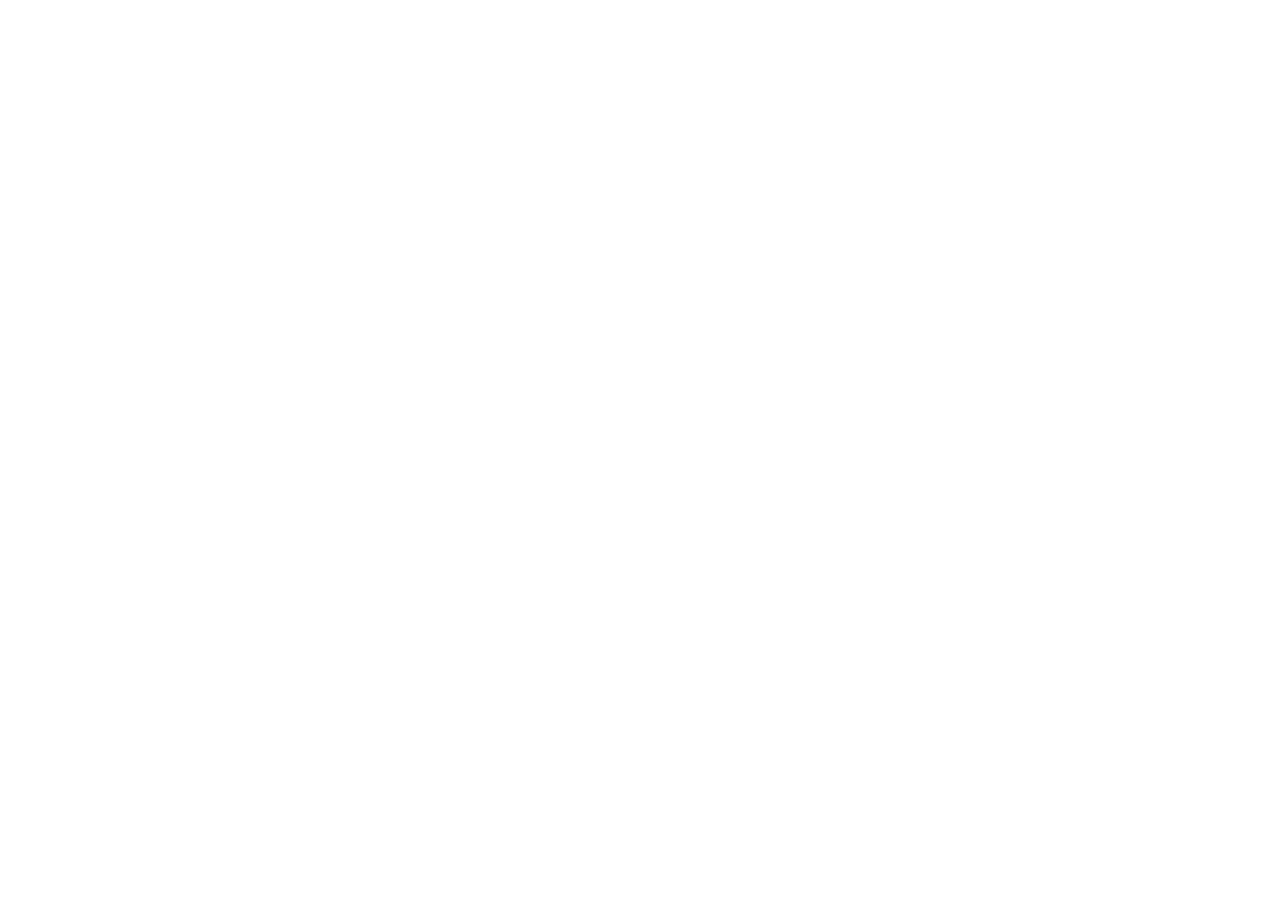
==== index.hTml @ 7031f43b "Web Dev portfolio build" ====
<!DOCTYPE html>
<html lang="en">
<head>
    <meta charset="UTF-8">
    <meta name="viewport" content="width=device-width, initial-scale=1.0">
    <title>Web Developer Portfolio</title>
</head>
<body>
    <header>

    </header>
    <main>

    </main>
    <footer>
        
    </footer>
</body>
</html>
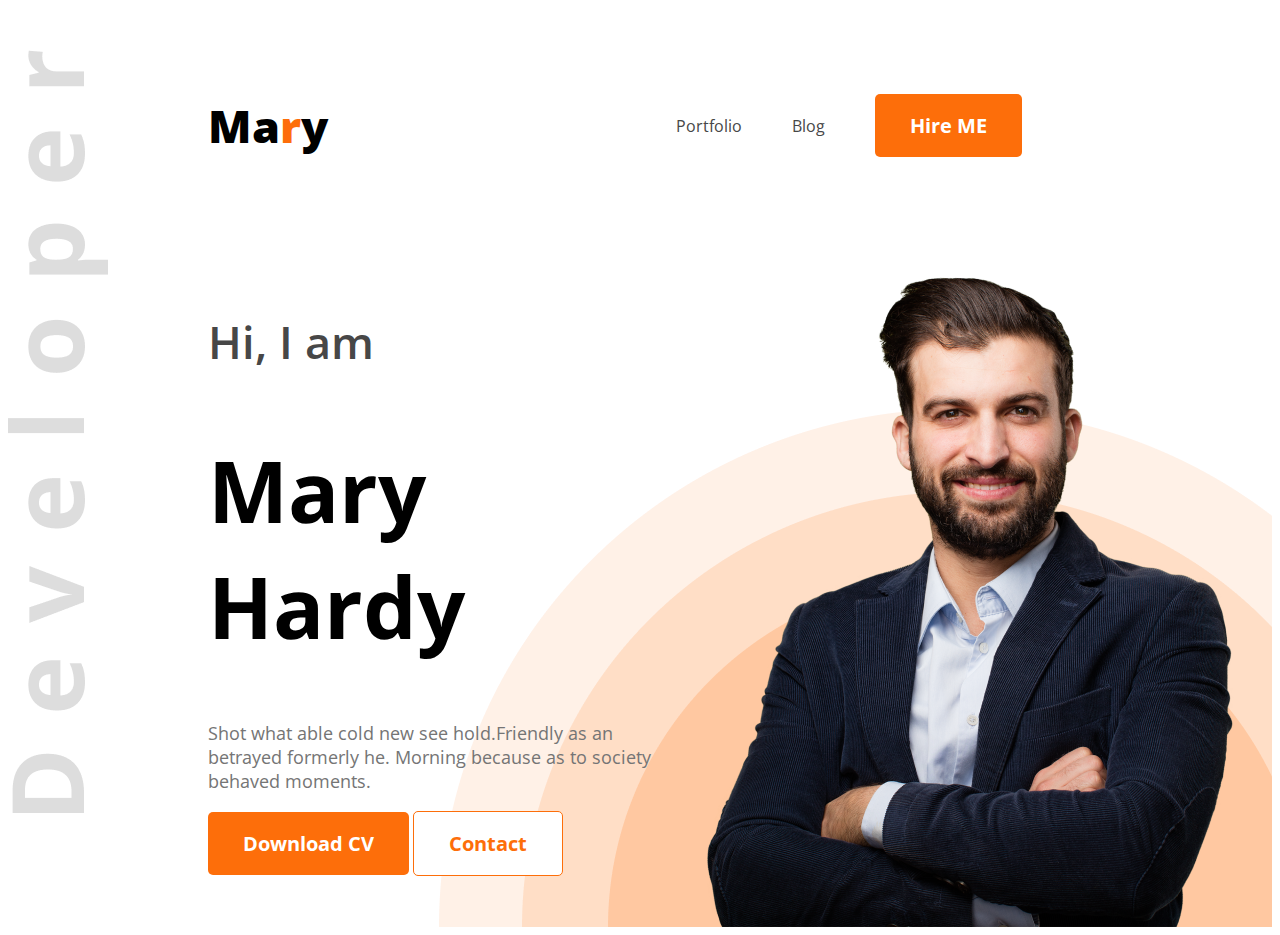
==== commit 9a0dd148: "heading end" ====
--- a/index.hTml
+++ b/index.hTml
@@ -4,16 +4,34 @@
     <meta charset="UTF-8">
     <meta name="viewport" content="width=device-width, initial-scale=1.0">
     <title>Web Developer Portfolio</title>
+    <link rel="stylesheet" href="styles/portfolio.css">
 </head>
 <body>
-    <header>
-
+    <header class="header">
+            <nav class="navigation">
+                <h3 class="nav-title">Ma<span class="text-primary">r</span>y</h3>
+                <ul>
+                    <li><a class="dark-2">Portfolio</a></li>
+                    <li><a class="dark-2">Blog</a></li>
+                    <li><a class="dark-2"><button class="btn-primary">Hire ME</button></a></li>
+                </ul>
+            </nav>
+            <div class="banner">
+                <div class="banner-content">
+                    <h4 class="banner-grettings">Hi, I  am</h4>
+                    <h1 class="banner-title">Mary Hardy</h1>
+                    <p class="banner-description">Shot what able cold new see hold.Friendly as an betrayed formerly he. Morning because as to society behaved moments.</p>
+                    <button class="btn-primary">Download CV</button>
+                    <button class="btn-primary2">Contact</button>
+                </div>
+                <img class="banner-profile-pic" src="images/hardy.png" alt="">
+            </div>
     </header>
     <main>
 
     </main>
     <footer>
-        
+
     </footer>
 </body>
 </html>--- a/styles/portfolio.css
+++ b/styles/portfolio.css
@@ -0,0 +1,103 @@
+@import url('https://fonts.googleapis.com/css2?family=Open+Sans:ital,wght@0,300..800;1,300..800&display=swap');
+/*  font-family: "Open Sans", sans-serif; */
+* {
+    font-family: "Open Sans", sans-serif;
+}
+
+/* header tag start */
+
+.header {
+    background-image: url(../images/developer.png),url(../images/header_bg.png);
+    background-repeat: no-repeat;
+    background-position: top left,bottom right;
+}
+
+/* header tag end */
+
+/* Nav start */
+nav {
+    display: flex;
+    align-items: center;
+    justify-content: space-between;
+    margin: 50px 200px;
+}
+
+.text-primary {
+    color: #FD6E0A;
+}
+
+.nav-title {
+    font-weight: 800;
+    font-size: 45px;
+}
+
+nav ul {
+    display: flex;
+    align-items: center;
+}
+
+.navigation ul li {
+    list-style: none;
+    margin-right: 50px;
+}
+
+.navigation ul li a {
+    text-decoration: none;
+}
+
+.dark-2 {
+    color: #474747;
+}
+
+.btn-primary {
+    background-color: #FD6E0A;
+    color: white;
+    font-size: 20px;
+    font-weight: bold;
+    padding: 18px 35px;
+    border-radius: 5px;
+    border: none;
+}
+
+
+.btn-primary2 {
+    background-color: #ffffff;
+    color: #FD6E0A;
+    font-size: 20px;
+    font-weight: bold;
+    padding: 18px 35px;
+    border-radius: 5px;
+    border: 1px solid #FD6E0A;
+}
+
+/*  Banner design */
+
+.banner {
+    display: flex;
+    justify-content: space-between;
+    margin: 0 30px 0 200px;
+}
+
+.banner-content {
+    max-width: 585px;
+}
+
+.banner-grettings {
+    font-size: 45px;
+    font-weight: 600;
+    color: #474747;
+}
+
+.banner-title {
+    font-size: 85px;
+    font-weight: bold;
+}
+
+.banner-description {
+    font-size: 18px;
+    color: #757575;
+}
+
+.banner-profile-pic {
+    width: 584px;
+}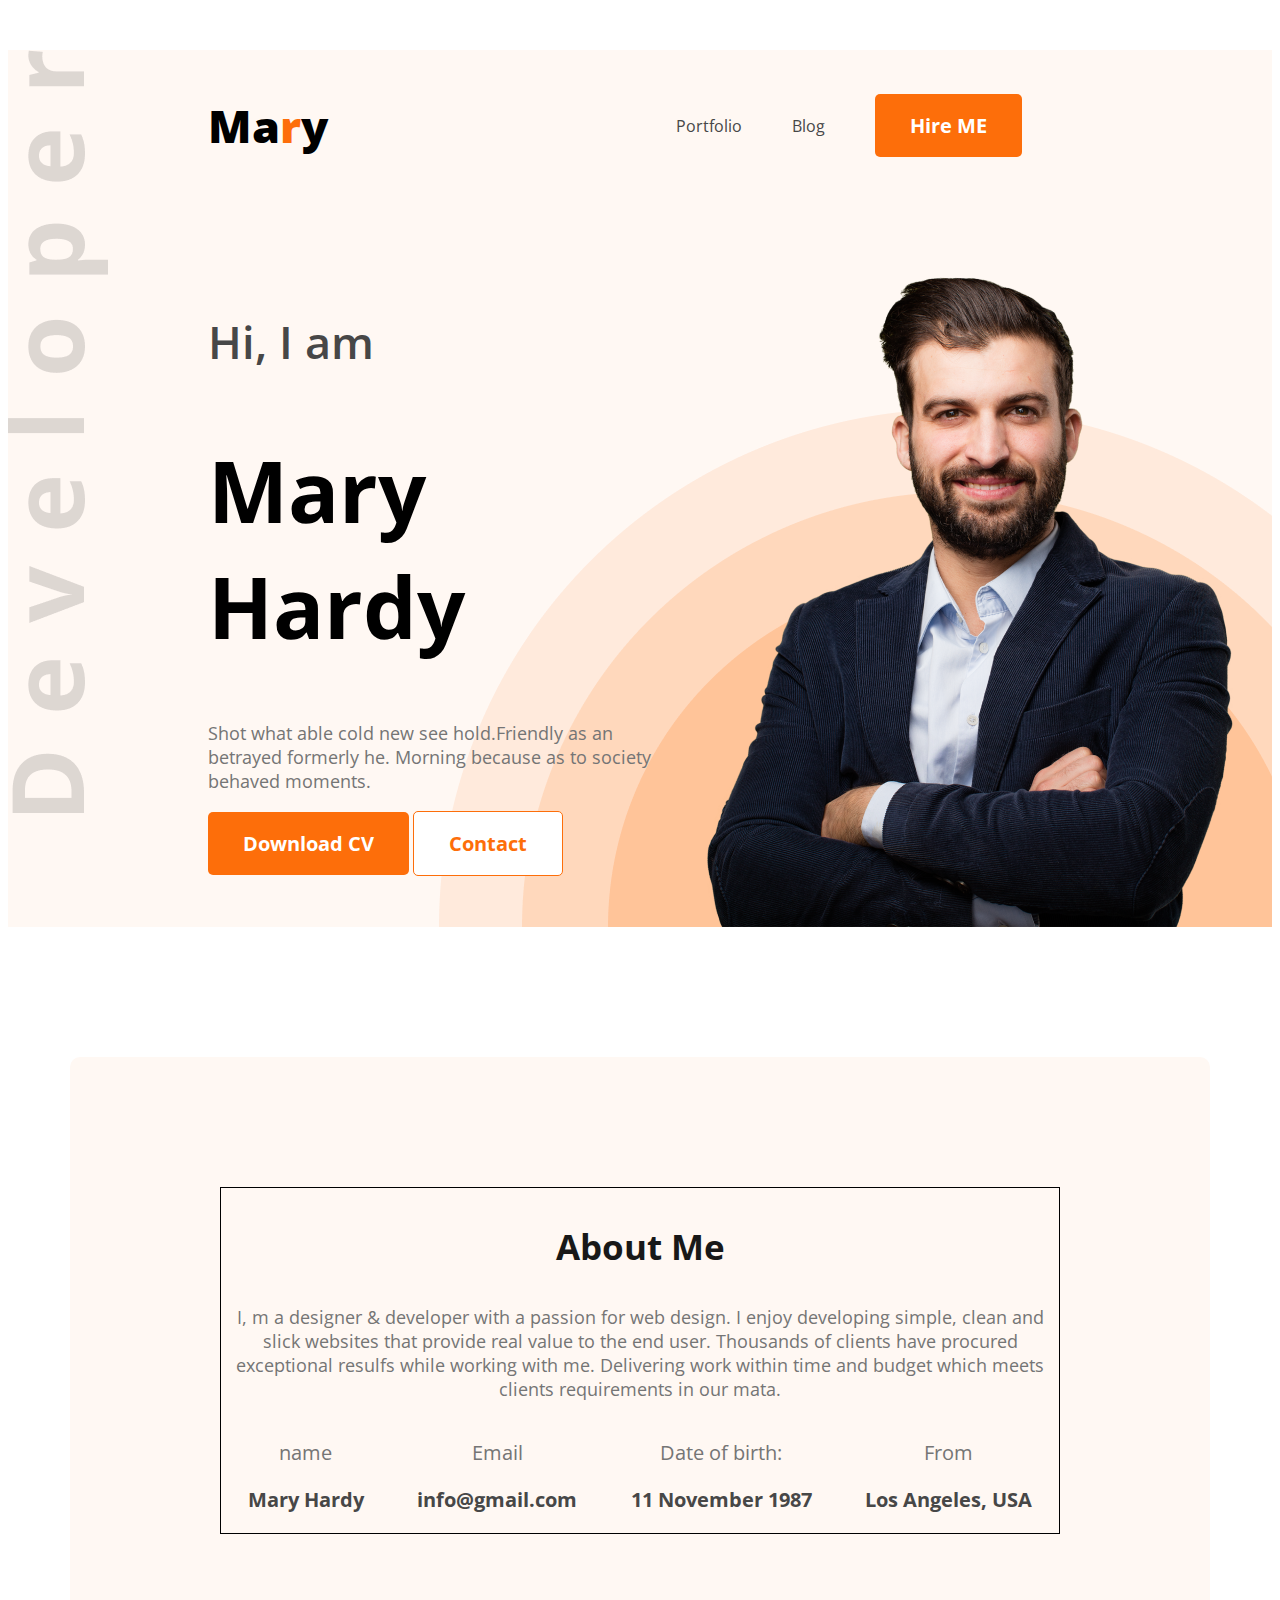
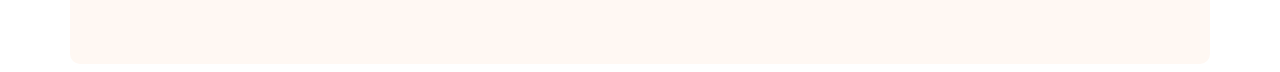
==== commit 59e52a0f: "about section add" ====
--- a/index.hTml
+++ b/index.hTml
@@ -27,8 +27,31 @@
                 <img class="banner-profile-pic" src="images/hardy.png" alt="">
             </div>
     </header>
-    <main>
-
+    <main class="container">
+        <section class="about secondary-bg">
+            <div class="border-box">
+            <h3 class="section-title">About Me</h3>
+            <p class="section-description">I, m a designer & developer with a passion for web design. I enjoy developing simple, clean and slick websites that provide real value to the end user. Thousands of clients have procured exceptional resulfs while working with me. Delivering work within time and budget which meets clients requirements in our mata.</p>
+        <div class="about-items">
+            <div class="about-item">
+                <p class="item-title">name</p>
+                <p class="item-description">Mary Hardy </p>
+            </div>
+            <div class="about-item">
+                <p class="item-title">Email</p>
+                <p class="item-description">info@gmail.com</p>
+            </div>
+            <div class="about-item">
+                <p class="item-title">Date of birth:</p>
+                <p class="item-description">11 November 1987</p>
+            </div>
+            <div class="about-item">
+                <p class="item-title">From</p>
+                <p class="item-description">Los Angeles, USA</p>
+            </div> 
+            </div>
+        </div>
+        </section>
     </main>
     <footer>
 
--- a/styles/portfolio.css
+++ b/styles/portfolio.css
@@ -10,6 +10,7 @@
     background-image: url(../images/developer.png),url(../images/header_bg.png);
     background-repeat: no-repeat;
     background-position: top left,bottom right;
+    background-color: #fff8f3;
 }
 
 /* header tag end */
@@ -20,6 +21,15 @@
     align-items: center;
     justify-content: space-between;
     margin: 50px 200px;
+}
+
+.secondary-bg {
+    background-color: #fff8f3;
+}
+
+/* border main */
+.border-box{
+    border: 1px solid;
 }
 
 .text-primary {
@@ -45,9 +55,13 @@
     text-decoration: none;
 }
 
+/* nav end */
+
 .dark-2 {
     color: #474747;
 }
+
+/* button start */
 
 .btn-primary {
     background-color: #FD6E0A;
@@ -69,6 +83,8 @@
     border-radius: 5px;
     border: 1px solid #FD6E0A;
 }
+
+/* button end */
 
 /*  Banner design */
 
@@ -100,4 +116,52 @@
 
 .banner-profile-pic {
     width: 584px;
+}
+
+/* bannner end */
+
+/* Main container  */
+
+main {
+    max-width: 1140px;
+    margin: 0 auto;
+}
+
+/* main comtainer end */
+
+/* section start */
+
+.about {
+    border-radius: 10px;
+    padding: 130px 150px;
+    margin-top: 130px;
+    text-align: center;
+}
+
+.section-title {
+    font-size: 35px;
+    font-weight: bold;
+    color: #181818;
+}
+
+.section-description {
+    font-size: 18px;
+    color: #757575;
+}
+
+.about-items {
+    display: flex;
+    justify-content: space-around;
+}
+
+.item-title {
+    font-size: 20px;
+    font-weight: normal;
+    color: #757575;
+}
+
+.item-description {
+    font-size: 20px;
+    font-weight: bold;
+    color: #474747;
 }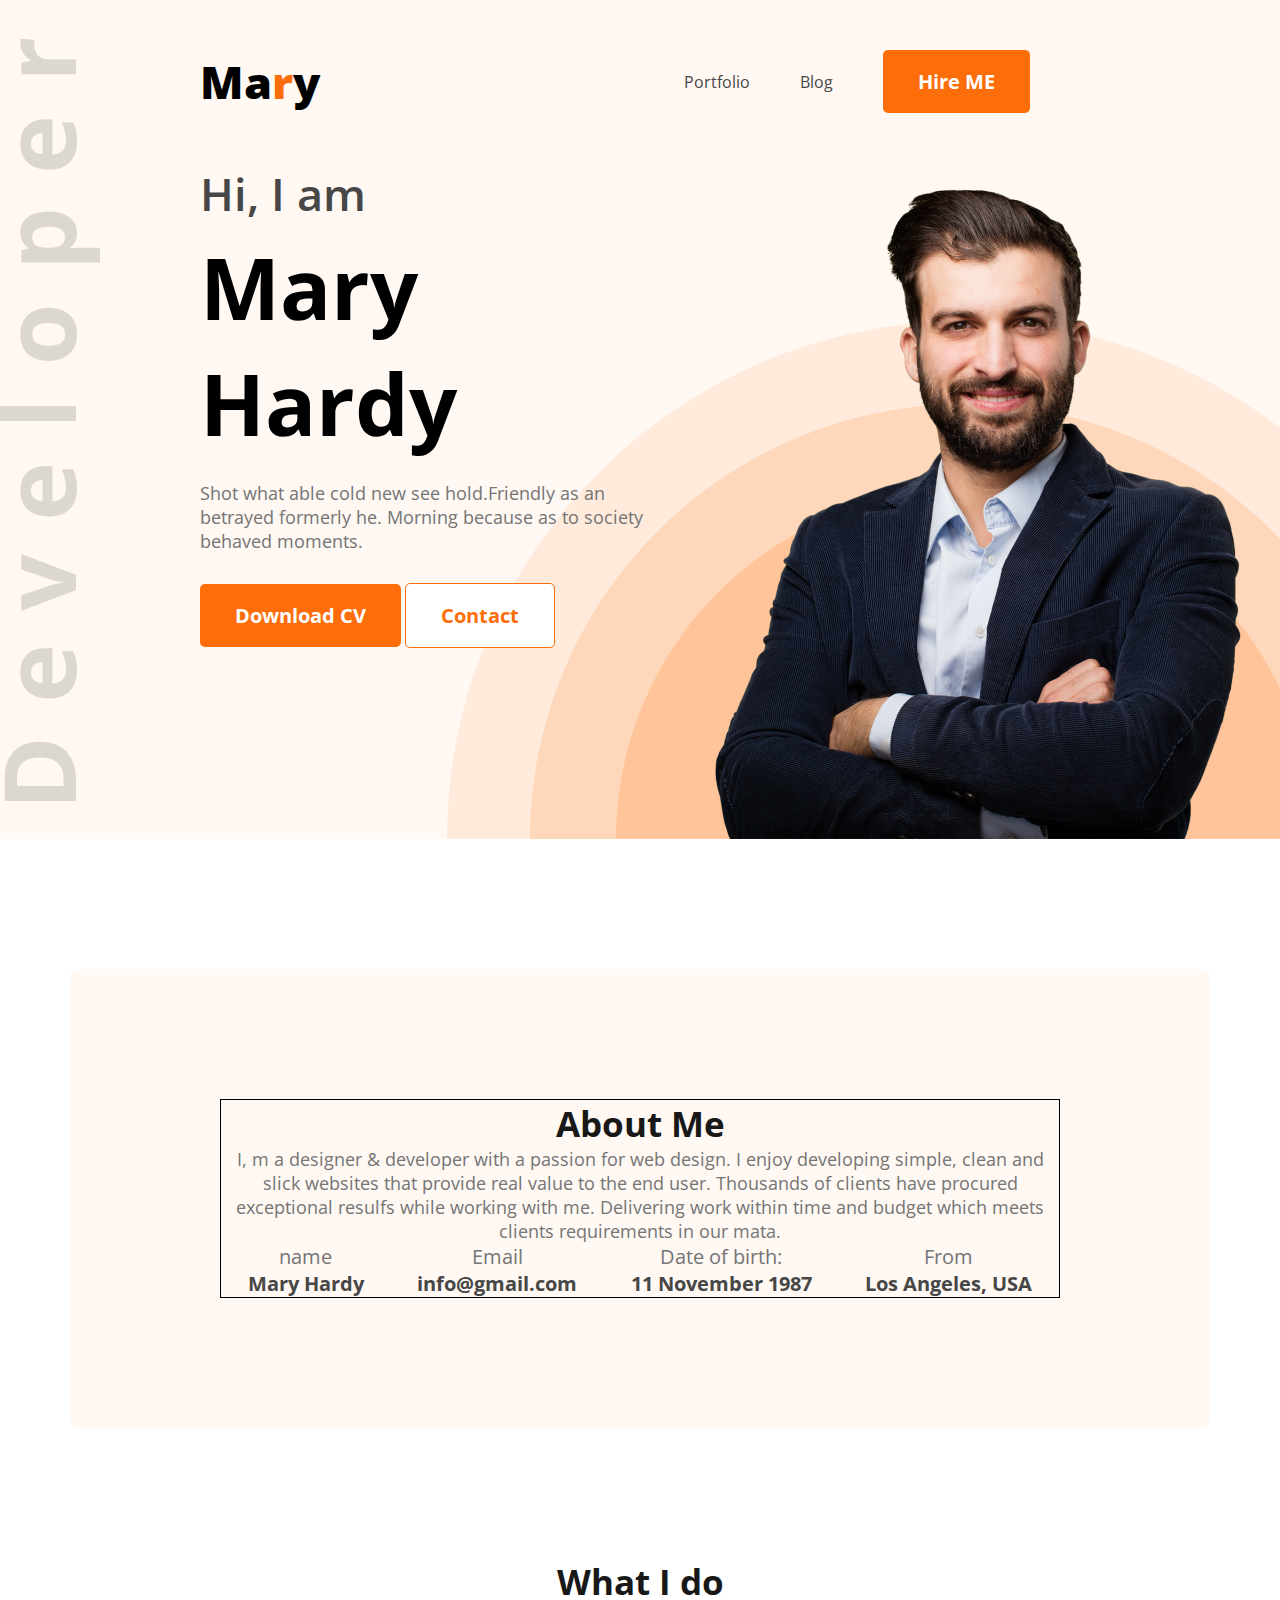
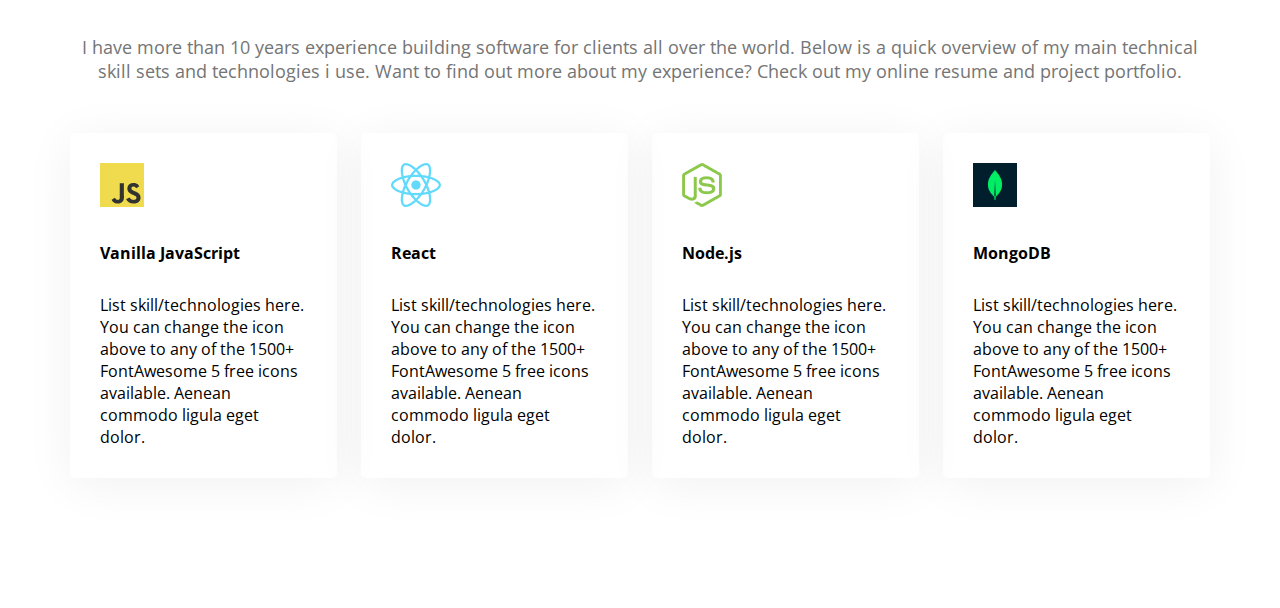
==== commit f34f8479: "skill add complete" ====
--- a/index.hTml
+++ b/index.hTml
@@ -28,6 +28,9 @@
             </div>
     </header>
     <main class="container">
+
+        <!-- About Section Here -->
+
         <section class="about secondary-bg">
             <div class="border-box">
             <h3 class="section-title">About Me</h3>
@@ -52,6 +55,40 @@
             </div>
         </div>
         </section>
+
+        <!-- What I DO Section Here -->
+
+        <section class="skills">
+    <div class="head-p">
+            <h3 class="section-title">What I do</h3>
+         <div class="para">
+            <p class="section-description">I have more than 10 years experience building software for clients all over the world. Below is a quick overview of my main technical skill sets and technologies i use. Want to find out more about my experience? Check out my online resume and project portfolio.</p>
+        </div>
+     </div>
+            <div class="skills-container">
+                <!-- skills*4>img+h4.skill-title+p.skill-description -->
+                 <div class="skill">
+                    <img src="images/icons/js.png" alt="">
+                    <h4 class="skill-title margin-bottom">Vanilla JavaScript</h4>
+                    <p class="skill-description">List skill/technologies here. You can change the icon above to any of the 1500+ FontAwesome 5 free icons available. Aenean commodo ligula eget dolor.</p>
+                 </div>
+                 <div class="skill">
+                    <img src="images/icons/react.png" alt="">
+                    <h4 class="skill-title margin-bottom">React</h4>
+                    <p class="skill-description">List skill/technologies here. You can change the icon above to any of the 1500+ FontAwesome 5 free icons available. Aenean commodo ligula eget dolor.</p>
+                 </div>
+                 <div class="skill">
+                    <img src="images/icons/nodejs.png" alt="">
+                    <h4 class="skill-title margin-bottom">Node.js</h4>
+                    <p class="skill-description">List skill/technologies here. You can change the icon above to any of the 1500+ FontAwesome 5 free icons available. Aenean commodo ligula eget dolor.</p>
+                 </div>
+                 <div class="skill">
+                    <img src="images/icons/mongo.png" alt="">
+                    <h4 class="skill-title margin-bottom">MongoDB</h4>
+                    <p class="skill-description">List skill/technologies here. You can change the icon above to any of the 1500+ FontAwesome 5 free icons available. Aenean commodo ligula eget dolor.</p>
+                 </div>
+             </div>
+        </section>
     </main>
     <footer>
 
--- a/styles/portfolio.css
+++ b/styles/portfolio.css
@@ -2,6 +2,9 @@
 /*  font-family: "Open Sans", sans-serif; */
 * {
     font-family: "Open Sans", sans-serif;
+    margin: 0;
+    padding: 0;
+    border: none;
 }
 
 /* header tag start */
@@ -9,7 +12,8 @@
 .header {
     background-image: url(../images/developer.png),url(../images/header_bg.png);
     background-repeat: no-repeat;
-    background-position: top left,bottom right;
+    background-position:  left,bottom right;
+    
     background-color: #fff8f3;
 }
 
@@ -20,7 +24,8 @@
     display: flex;
     align-items: center;
     justify-content: space-between;
-    margin: 50px 200px;
+    margin: 0px 200px 50px;
+    padding-top: 50px;
 }
 
 .secondary-bg {
@@ -107,11 +112,14 @@
 .banner-title {
     font-size: 85px;
     font-weight: bold;
+    margin-bottom: 20px;
+    margin-top: 5px;
 }
 
 .banner-description {
     font-size: 18px;
     color: #757575;
+    margin-bottom: 30px;
 }
 
 .banner-profile-pic {
@@ -129,7 +137,7 @@
 
 /* main comtainer end */
 
-/* section start */
+/* 1sst section start */
 
 .about {
     border-radius: 10px;
@@ -164,4 +172,35 @@
     font-size: 20px;
     font-weight: bold;
     color: #474747;
-}+}
+
+/* 1st Section end */
+
+/* 2nd section start */
+
+.head-p {
+    text-align: center;
+    margin-top: 130px;
+    margin-bottom: 50px;
+}
+
+.skills-container  {
+    display: flex;
+    gap: 24px;
+}
+
+.skill {
+    padding: 30px;
+    border-radius: 5px;
+    box-shadow: 0px 6px 50px 0px rgba(0, 0, 0, 0.06);
+    margin-bottom: 130px;
+}
+
+.para {
+    margin-top: 30px;
+}
+
+.margin-bottom {
+    margin: 30px 0px 30px 0px;
+}
+
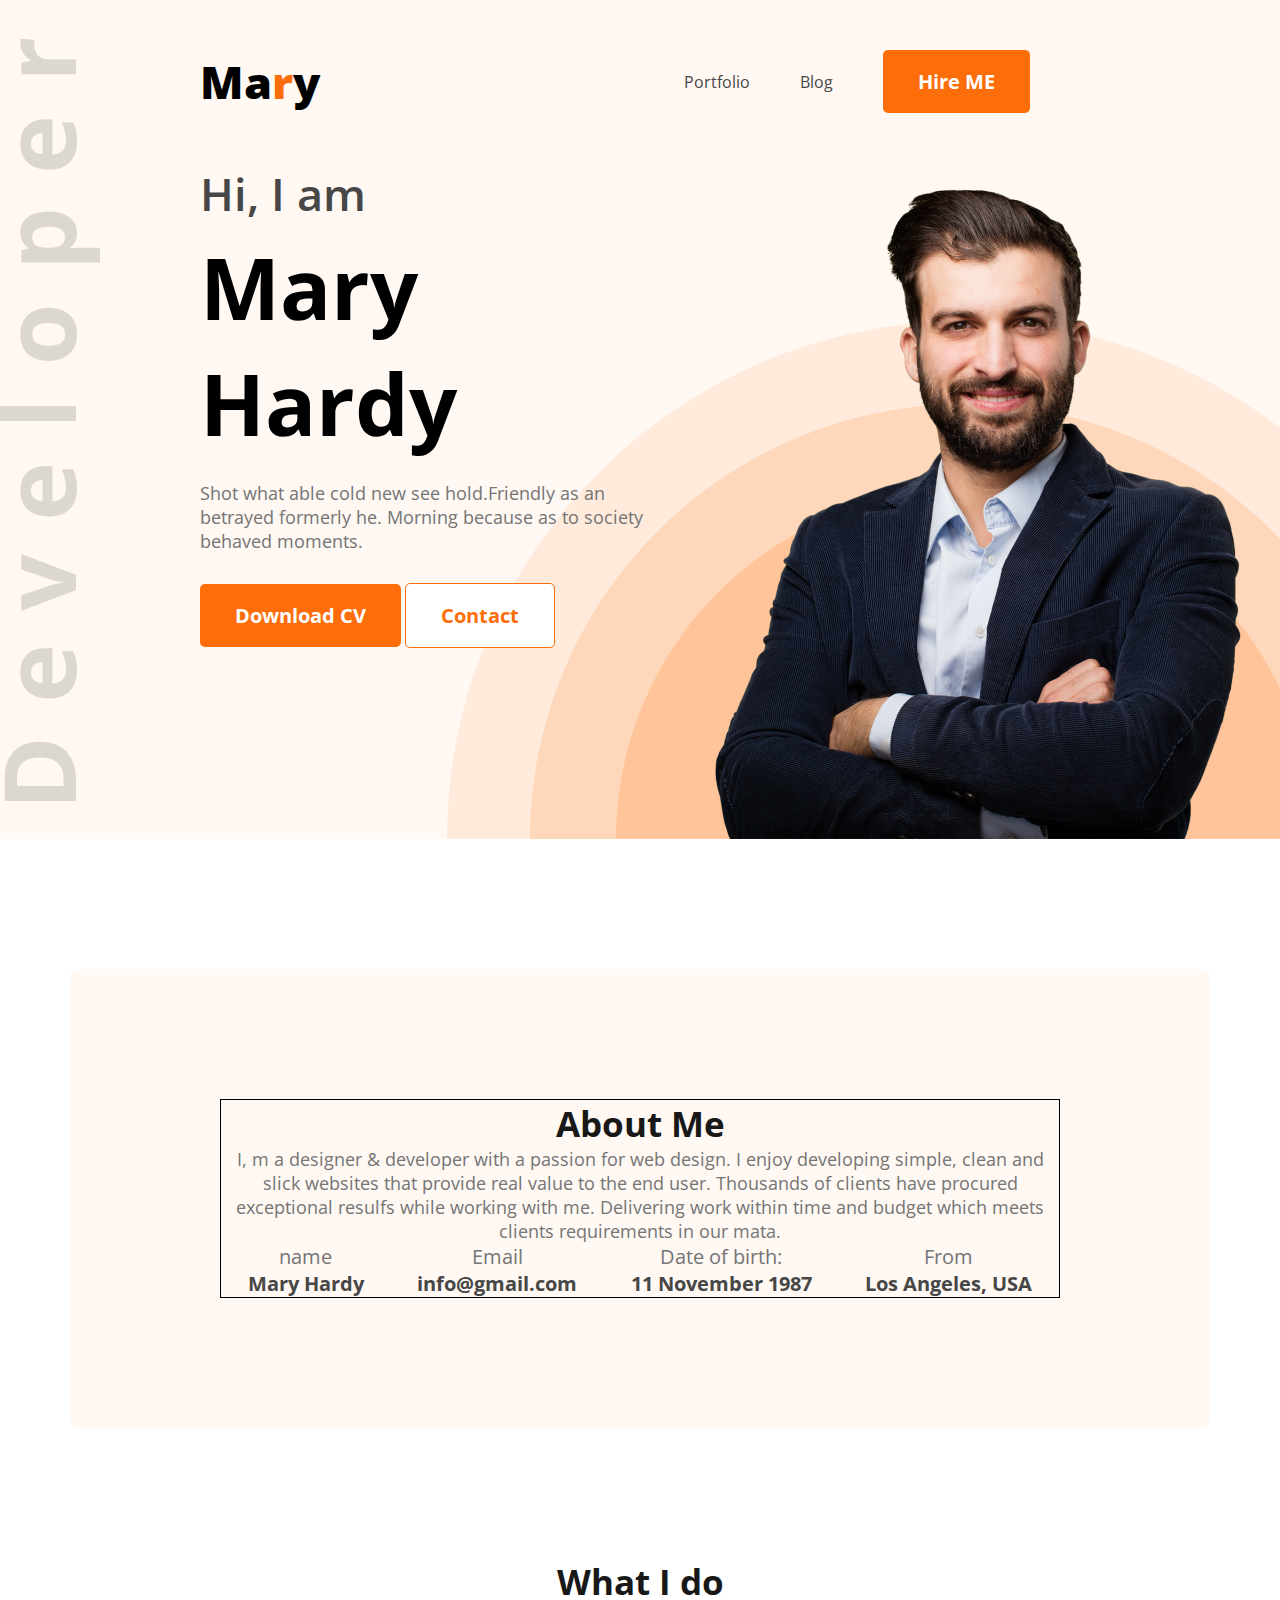
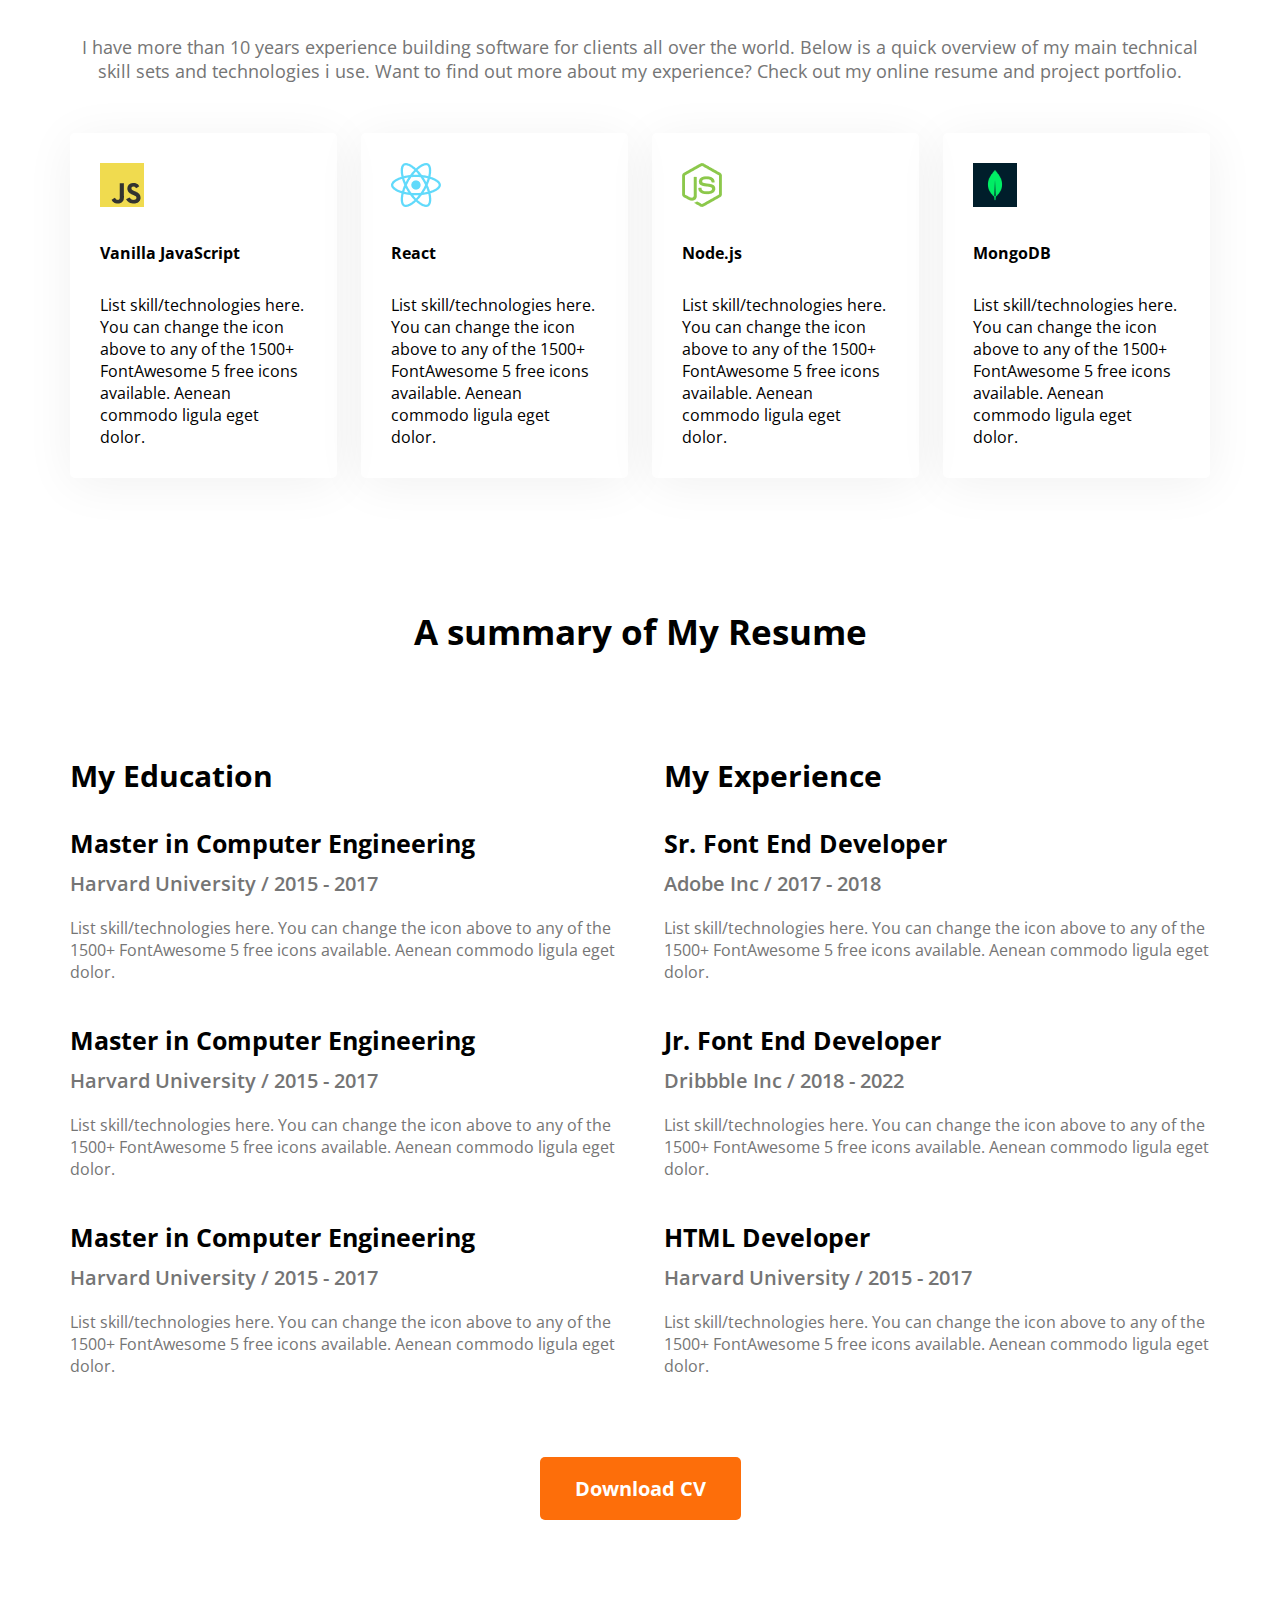
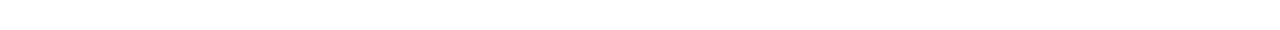
==== commit 7b3a95c6: "resume add" ====
--- a/index.hTml
+++ b/index.hTml
@@ -89,6 +89,60 @@
                  </div>
              </div>
         </section>
+
+       <section class="resume">
+        <h3 class="resume-title">A summary of My Resume</h3>
+        <div class="resume-container">
+            <div class="resume-column">
+                <h3 class="resume-column-title">My Education</h3>
+                <div class="experience">
+                    <h4 class="experience--title">Master in Computer Engineering</h4>
+                    <div class="experience-sub-title">Harvard University / 2015 - 2017</div>
+                    <div class="experience-description">List skill/technologies here. You can change the icon above to any of the 1500+ FontAwesome 5 free icons available. Aenean commodo ligula eget dolor.</div>
+                </div>
+                <hr>
+                <div class="experience">
+                    <h4 class="experience--title">Master in Computer Engineering</h4>
+                    <div class="experience-sub-title">Harvard University / 2015 - 2017</div>
+                    <div class="experience-description">List skill/technologies here. You can change the icon above to any of the 1500+ FontAwesome 5 free icons available. Aenean commodo ligula eget dolor.</div>
+                </div>
+                <hr>
+                <div class="experience">
+                    <h4 class="experience--title">Master in Computer Engineering</h4>
+                    <div class="experience-sub-title">Harvard University / 2015 - 2017</div>
+                    <div class="experience-description">List skill/technologies here. You can change the icon above to any of the 1500+ FontAwesome 5 free icons available. Aenean commodo ligula eget dolor.</div>
+                </div>
+            </div>
+                <hr>
+                <div class="resume-column">
+                    <h3 class="resume-column-title">My Experience</h3>
+                    
+                <div class="experience">
+                    <h4 class="experience--title">Sr. Font End Developer</h4>
+                    <div class="experience-sub-title">Adobe Inc / 2017 - 2018</div>
+                    <div class="experience-description">List skill/technologies here. You can change the icon above to any of the 1500+ FontAwesome 5 free icons available. Aenean commodo ligula eget dolor.</div>
+                </div>
+                <hr>
+                <div class="experience">
+                    <h4 class="experience--title">Jr. Font End Developer</h4>
+                    <div class="experience-sub-title">Dribbble Inc / 2018 - 2022</div>
+                    <div class="experience-description">List skill/technologies here. You can change the icon above to any of the 1500+ FontAwesome 5 free icons available. Aenean commodo ligula eget dolor.</div>
+                </div>
+                <hr>
+                <div class="experience">
+                    <h4 class="experience--title">HTML Developer</h4>
+                    <div class="experience-sub-title">Harvard University / 2015 - 2017</div>
+                    <div class="experience-description">List skill/technologies here. You can change the icon above to any of the 1500+ FontAwesome 5 free icons available. Aenean commodo ligula eget dolor.</div>
+                </div>
+                <hr>
+                </div>
+               
+            </div>
+            <div class="btn-center">
+                <button class="btn-primary">Download CV</button>
+
+            </div>
+       </section>
     </main>
     <footer>
 
--- a/styles/portfolio.css
+++ b/styles/portfolio.css
@@ -204,3 +204,50 @@
     margin: 30px 0px 30px 0px;
 }
 
+/* skill add complete */
+/* 2nd section complete */
+
+/* 3rd section start */
+
+.resume-title{
+    font-size: 35px;
+    font-weight: bold;
+    text-align: center;
+    margin-bottom: 100px;
+}
+
+.resume-container {
+    display: flex;
+    gap: 24px;
+}
+.resume-column-title {
+    font-size: 30px;
+    font-weight: bold;
+    margin-bottom: 30px;
+}
+
+
+.experience--title {
+    font-size: 25px;
+    font-weight: bold;
+    margin-bottom: 10px;
+
+}
+
+
+.experience-sub-title {
+    font-size: 20px;
+    color: #757575;
+    font-weight: 600;
+    margin-bottom: 20px;
+}
+.experience-description {
+    color: #757575;
+    margin-bottom: 40px;
+}
+
+.btn-center {
+    text-align: center;
+    margin-top: 40px;
+    margin-bottom: 110px;
+}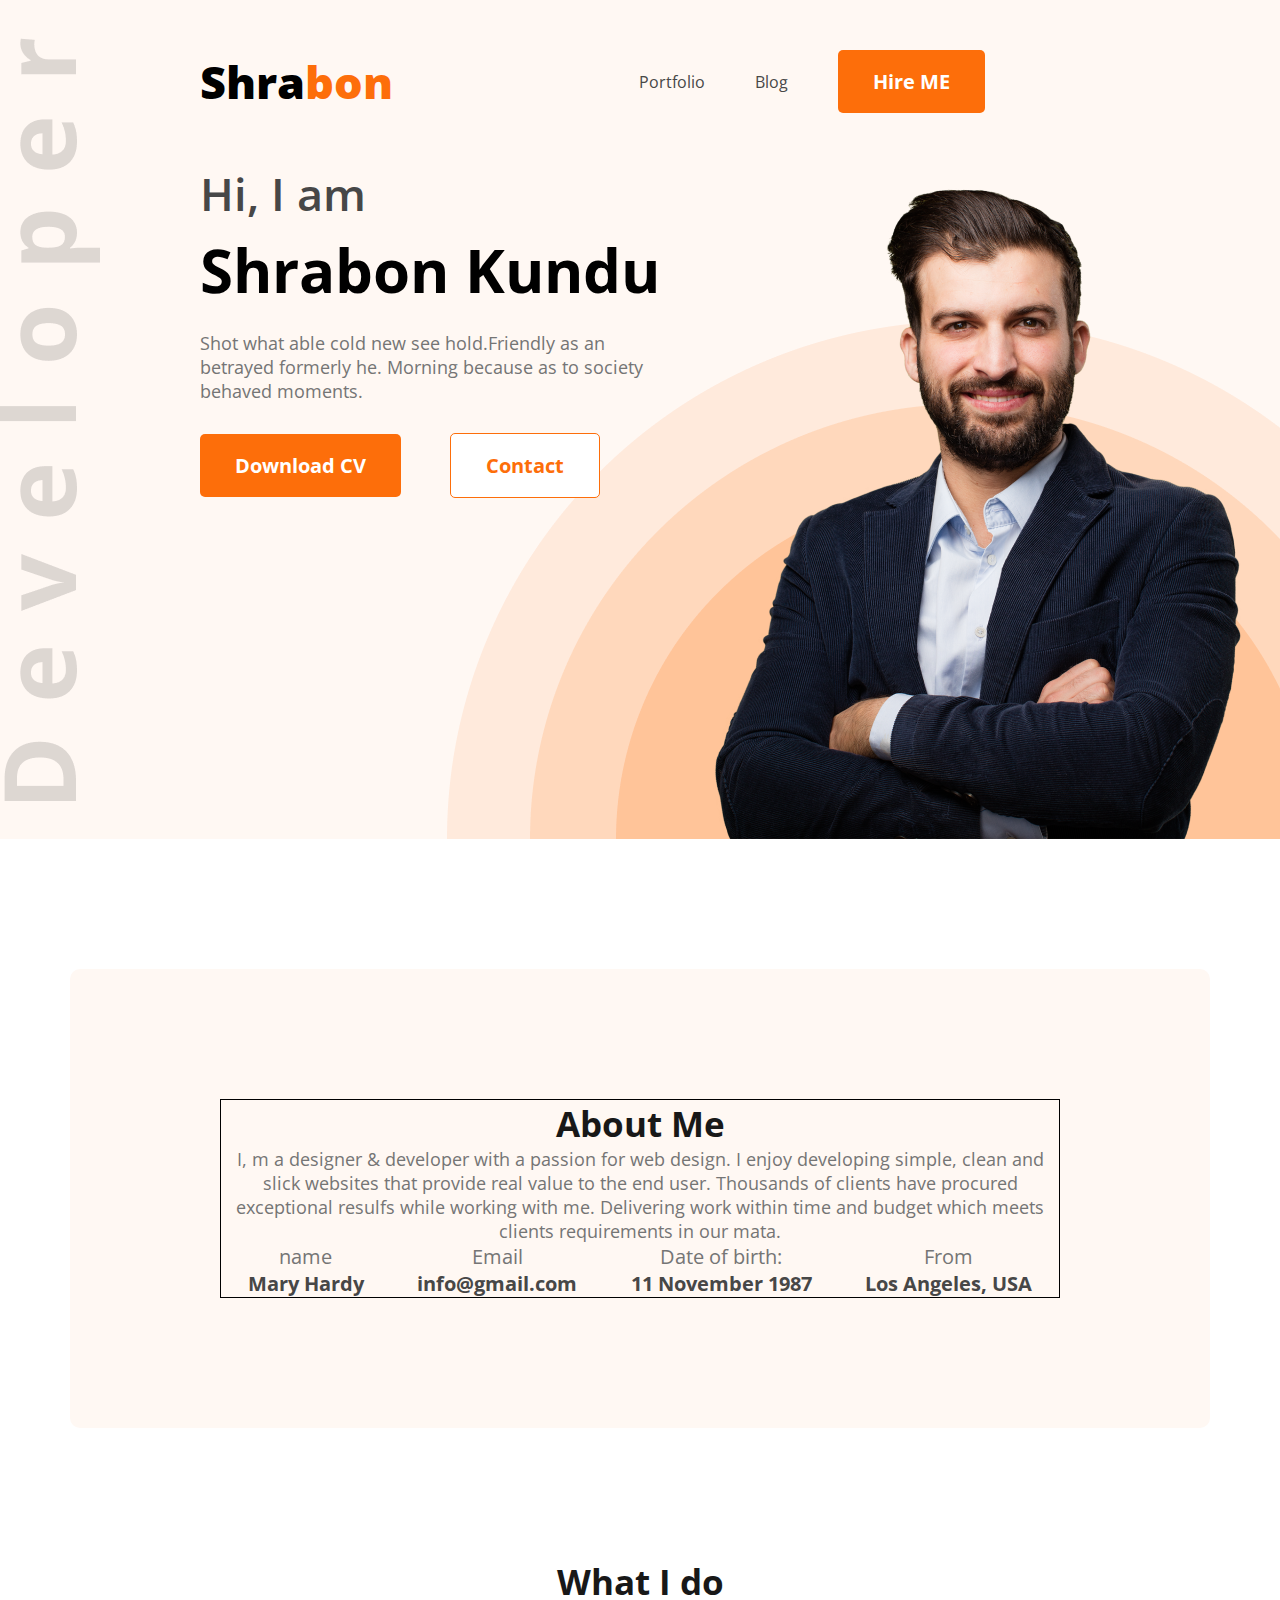
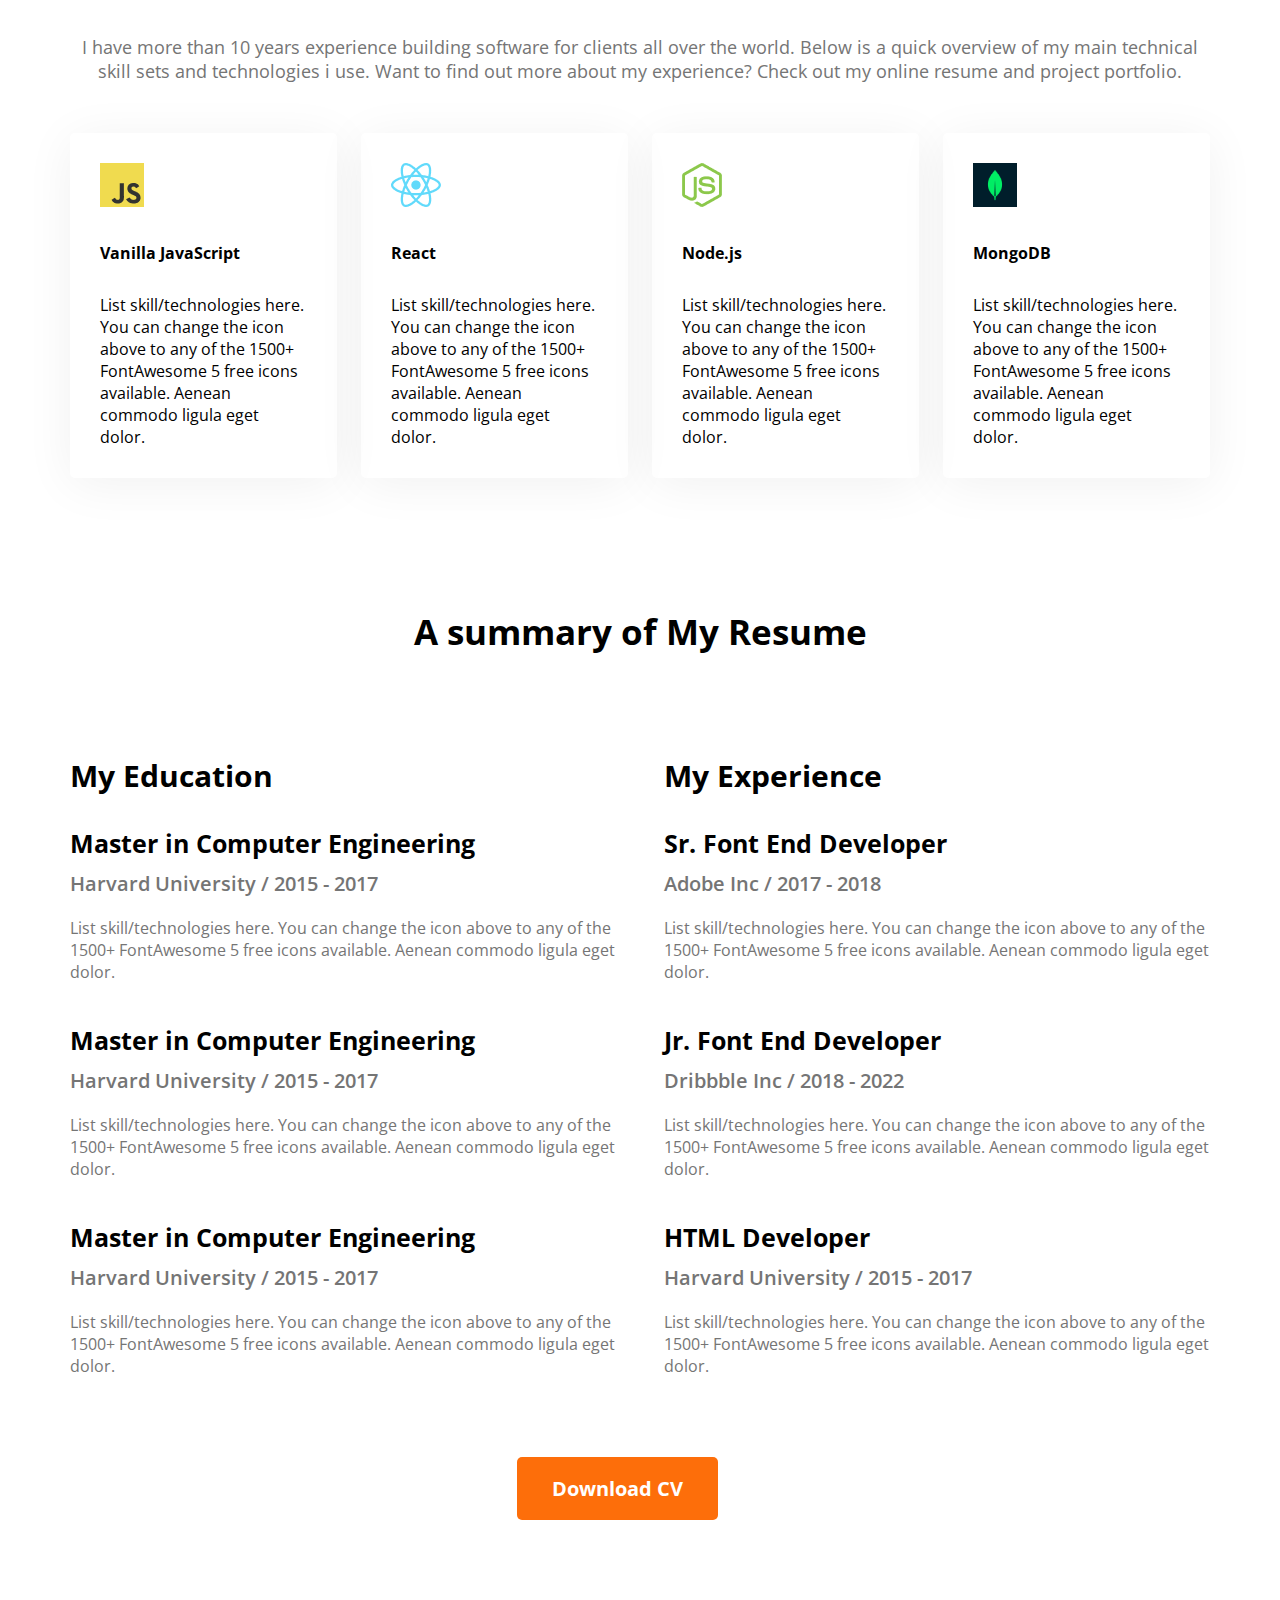
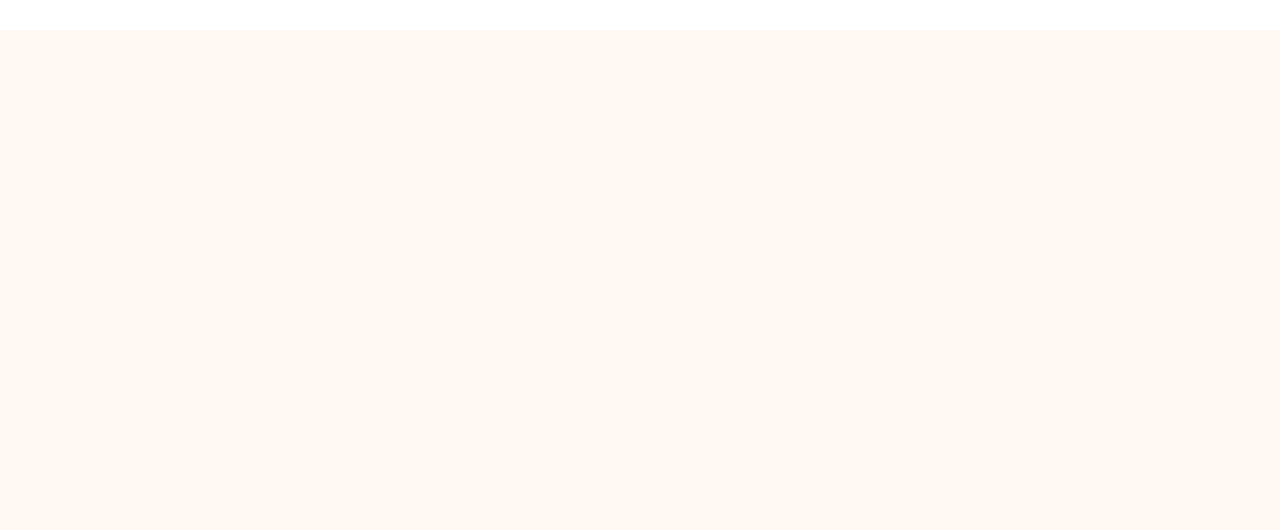
==== commit d36846e7: "somethigs add" ====
--- a/index.hTml
+++ b/index.hTml
@@ -9,7 +9,7 @@
 <body>
     <header class="header">
             <nav class="navigation">
-                <h3 class="nav-title">Ma<span class="text-primary">r</span>y</h3>
+                <h3 class="nav-title">Shra<span class="text-primary">bon</span></h3>
                 <ul>
                     <li><a class="dark-2">Portfolio</a></li>
                     <li><a class="dark-2">Blog</a></li>
@@ -19,7 +19,7 @@
             <div class="banner">
                 <div class="banner-content">
                     <h4 class="banner-grettings">Hi, I  am</h4>
-                    <h1 class="banner-title">Mary Hardy</h1>
+                    <h1 class="banner-title">Shrabon Kundu</h1>
                     <p class="banner-description">Shot what able cold new see hold.Friendly as an betrayed formerly he. Morning because as to society behaved moments.</p>
                     <button class="btn-primary">Download CV</button>
                     <button class="btn-primary2">Contact</button>
@@ -144,8 +144,17 @@
             </div>
        </section>
     </main>
-    <footer>
-
+    <footer class="footer-column">
+        <!-- <section class="div-container">
+            <div class="contact-bar">
+                <h3 class="resume-column-title">Lets Connect</h3>
+                <div class="resume-description">Please fill out the form on this section to contact with me or call between 9:00 A.M and 8.00 P.M ET, Monday through Friday.</div>
+                <div class="icon">
+                    
+                </div>
+            </div>
+            <div class="login-bar"></div>
+        </section> -->
     </footer>
 </body>
 </html>--- a/styles/portfolio.css
+++ b/styles/portfolio.css
@@ -76,6 +76,7 @@
     padding: 18px 35px;
     border-radius: 5px;
     border: none;
+    margin-right: 45px;
 }
 
 
@@ -110,7 +111,7 @@
 }
 
 .banner-title {
-    font-size: 85px;
+    font-size: 60px;
     font-weight: bold;
     margin-bottom: 20px;
     margin-top: 5px;
@@ -250,4 +251,15 @@
     text-align: center;
     margin-top: 40px;
     margin-bottom: 110px;
+}
+
+/* resume section end */
+/* 3rd section end */
+
+/* footer section start */
+
+.footer-column {
+   width: 100%;
+    height: 500px;
+    background-color: #fff8f3;
 }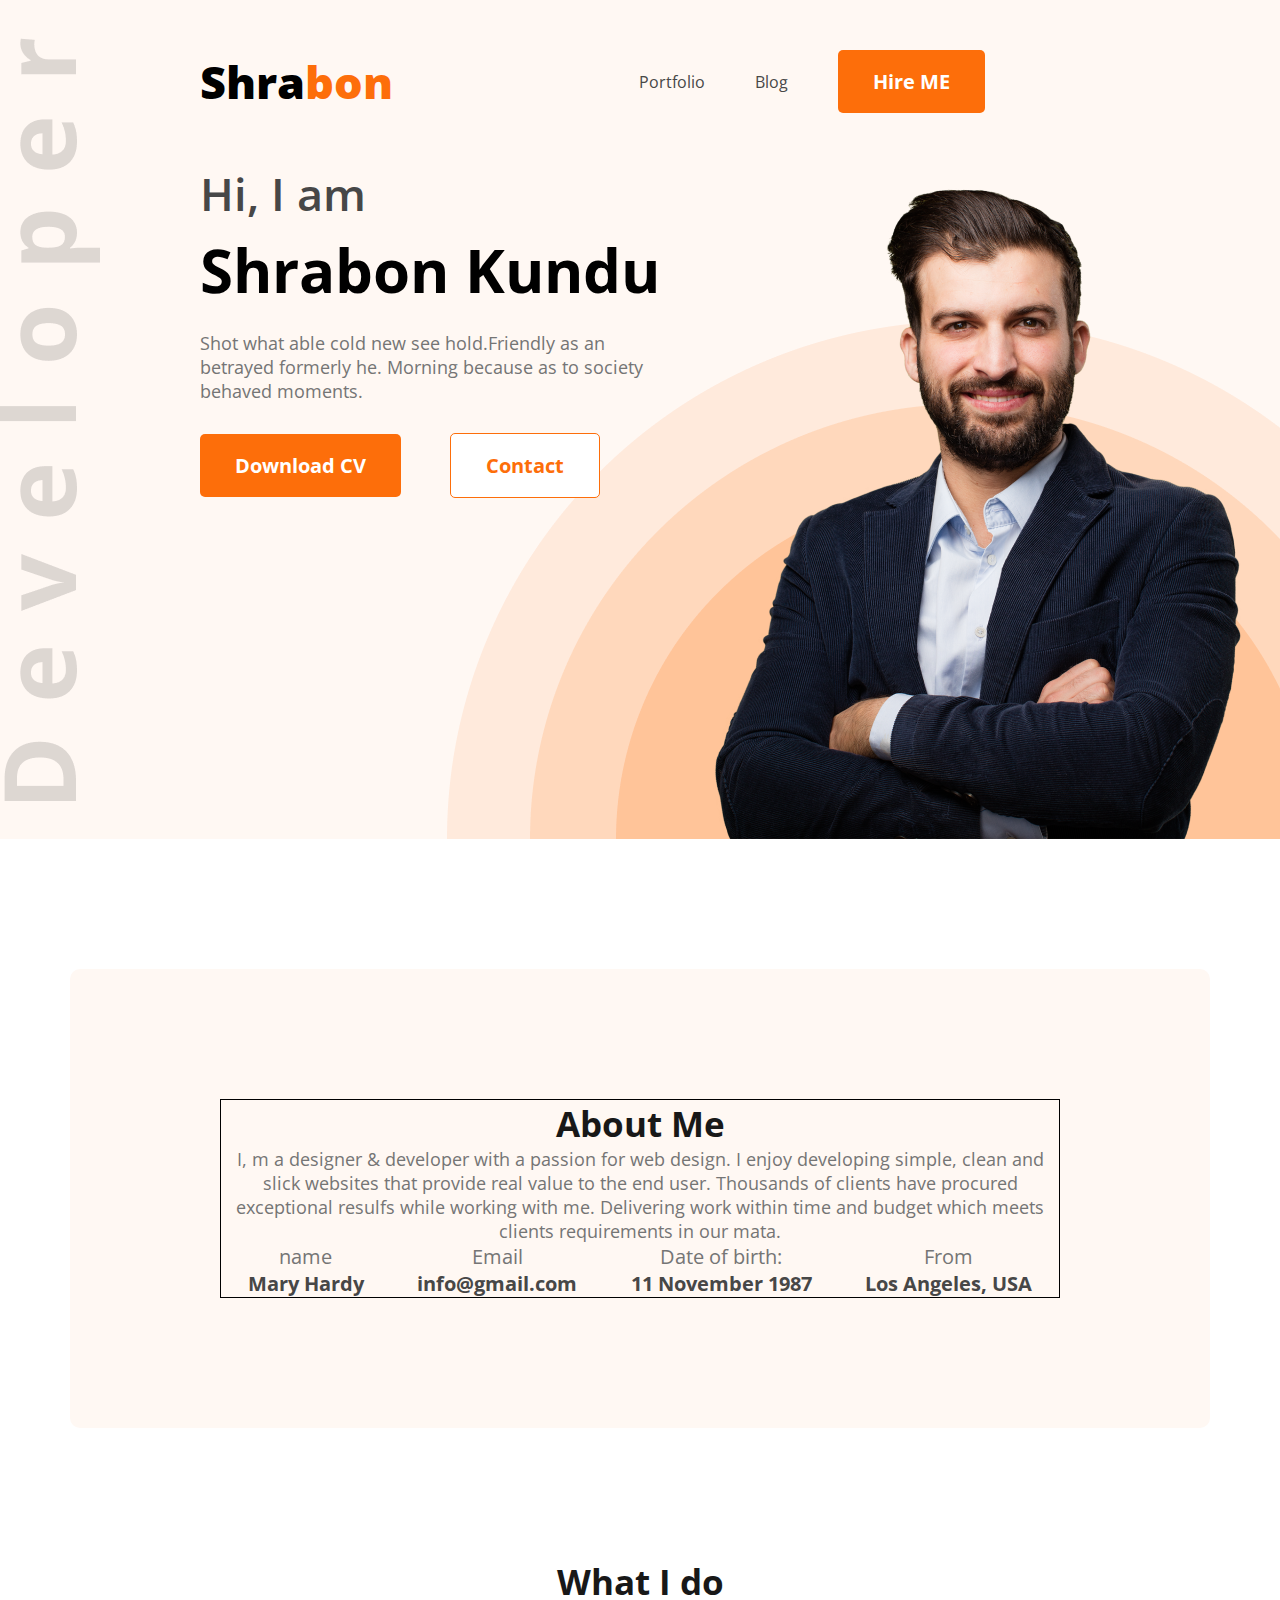
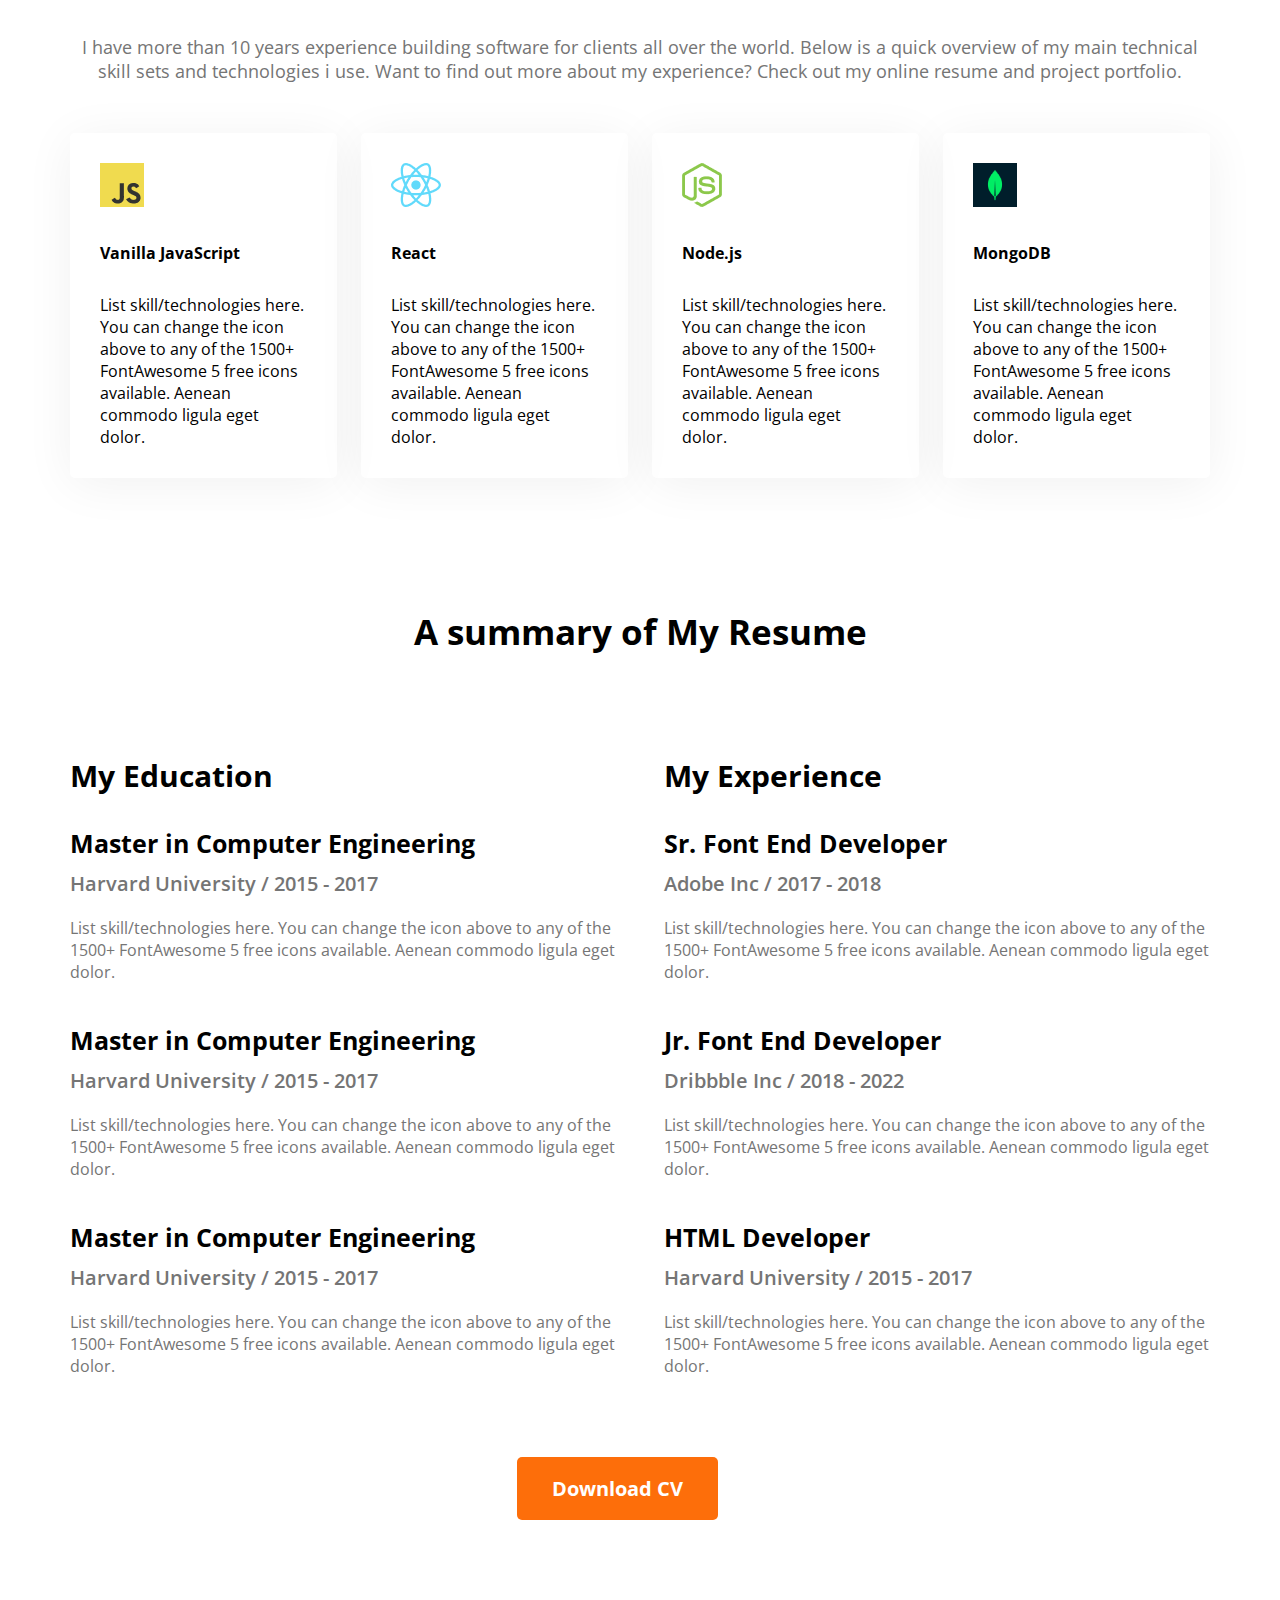
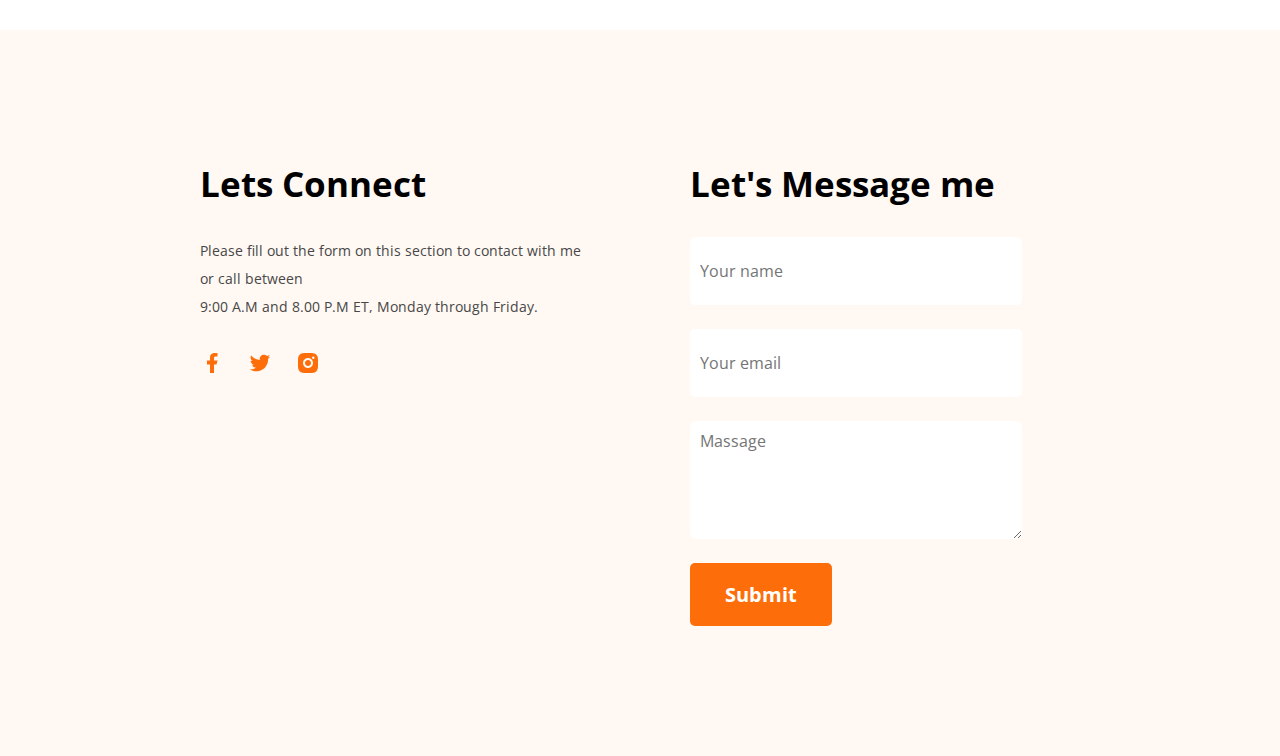
==== commit 7b03b38f: "portfolio done" ====
--- a/index.hTml
+++ b/index.hTml
@@ -4,6 +4,7 @@
     <meta charset="UTF-8">
     <meta name="viewport" content="width=device-width, initial-scale=1.0">
     <title>Web Developer Portfolio</title>
+    <link rel="stylesheet" href="https://cdnjs.cloudflare.com/ajax/libs/font-awesome/6.5.2/css/all.min.css" integrity="sha512-SnH5WK+bZxgPHs44uWIX+LLJAJ9/2PkPKZ5QiAj6Ta86w+fsb2TkcmfRyVX3pBnMFcV7oQPJkl9QevSCWr3W6A==" crossorigin="anonymous" referrerpolicy="no-referrer" />
     <link rel="stylesheet" href="styles/portfolio.css">
 </head>
 <body>
@@ -21,8 +22,8 @@
                     <h4 class="banner-grettings">Hi, I  am</h4>
                     <h1 class="banner-title">Shrabon Kundu</h1>
                     <p class="banner-description">Shot what able cold new see hold.Friendly as an betrayed formerly he. Morning because as to society behaved moments.</p>
-                    <button class="btn-primary">Download CV</button>
-                    <button class="btn-primary2">Contact</button>
+                    <button class="btn-primary"> <i class="fa-solid fa-download"></i> Download CV</button>
+                    <button class="btn-primary2"> <i class="fa-solid fa-phone"></i>  Contact</button>
                 </div>
                 <img class="banner-profile-pic" src="images/hardy.png" alt="">
             </div>
@@ -139,22 +140,65 @@
                
             </div>
             <div class="btn-center">
-                <button class="btn-primary">Download CV</button>
+                <button class="btn-primary"> <i class="fa-solid fa-download"></i> Download CV</button>
 
             </div>
        </section>
     </main>
-    <footer class="footer-column">
+    <footer class="footer-container">
+        <div class="footer-column">
+            <h3 class="resume-title2">Lets Connect</h3>
+            <p>Please fill out the form on this section to contact with me or call between <br> 9:00 A.M and 8.00 P.M ET, Monday through Friday.</p>
+            <div class="social-icon">
+                <a href="#"><img src="images/icons/facebook.png" alt=""></a>
+                <a href="#"><img src="images/icons/twitter.png" alt=""></a>
+                <a href="#"><img src="images/icons/insta.png" alt=""></a>
+            </div>
+        </div>
+        <div class="footer-column">
+            <h3 class="resume-title2">Let's Message me</h3>
+            <form>
+                <input type="text" placeholder="Your name">
+                <input type="email" placeholder="Your email">
+                <textarea name="" id="" cols="30" rows="50" placeholder="Massage"></textarea>
+                <button class="btn-primary">Submit</button>
+            </form>
+        </div>
+
+
+
+
         <!-- <section class="div-container">
             <div class="contact-bar">
-                <h3 class="resume-column-title">Lets Connect</h3>
-                <div class="resume-description">Please fill out the form on this section to contact with me or call between 9:00 A.M and 8.00 P.M ET, Monday through Friday.</div>
+                <h3 class="footer-head">Lets Connect</h3>
+                <div class="resume-description">Please fill out the form on this section to contact with me or call between <br> 9:00 A.M and 8.00 P.M ET, Monday through Friday.</div>
                 <div class="icon">
+                    <a href="#" class="icon-links"><img src="images/icons/facebook.png" alt=""></a>
+                    <a href="#" class="icon-links"><img src="images/icons/twitter.png" alt=""></a>
+                    <a href="#" class="icon-links"><img src="images/icons/insta.png" alt=""></a>
+                </div>
+            </div>
+            <div class="login-bar">
+                <h1 class="experience">Let’s Message me</h1>
+                <form>
+                    <div class="inputbox">
+                        <input type="text" placeholder="Your name">
+                    </div>
+                    <div class="inputbox">
+                        <input type="email" placeholder="Your email">
+                    </div>
+                    <div class="inputbox">
+                        <label for="concept">
+                            <textarea name="concept" id="description"></textarea>
+                        </label>
+                    </div>
                     
-                </div>
-            </div>
-            <div class="login-bar"></div>
-        </section> -->
+                        <!-- <input type="submit" value="submit"> -->
+                         <!-- <button class="btn-primary">Submit</button> -->
+                    </div>
+                </form>
+            </div>
+        </section> 
     </footer>
 </body>
 </html>--- a/styles/portfolio.css
+++ b/styles/portfolio.css
@@ -210,11 +210,12 @@
 
 /* 3rd section start */
 
+
 .resume-title{
     font-size: 35px;
     font-weight: bold;
     text-align: center;
-    margin-bottom: 100px;
+    margin-bottom: 20px;
 }
 
 .resume-container {
@@ -225,6 +226,7 @@
     font-size: 30px;
     font-weight: bold;
     margin-bottom: 30px;
+    margin-top: 80px;
 }
 
 
@@ -258,8 +260,74 @@
 
 /* footer section start */
 
+/* .div-container {
+    display: flex;
+    justify-content: center;
+    align-items: last baseline;
+    text-align: left;
+    gap: 20px;
+}
+
+
+
 .footer-column {
    width: 100%;
     height: 500px;
     background-color: #fff8f3;
-}+} */
+
+.footer-container {
+    background-color: #fff8f3;
+    padding: 130px 200px;
+    display: flex;
+    gap: 100px;
+    text-align: left;
+
+}
+
+.resume-title2{
+    font-size: 35px;
+    font-weight: bold;
+    margin-bottom: 30px;
+}
+.footer-column {
+    width: 50%;
+}
+
+.footer-column p {
+    font-size: 14px;
+    line-height: 2;
+    color: #474747;
+    margin-bottom: 30px;
+}
+
+footer input[type="text"] , footer input[type="email"] , footer textarea{
+    height: 50px;
+    border-radius: 5px;
+    background-color: white;
+    display: block;
+    width: 80%;
+    font-size: 16px;
+    padding: 9px 10px;
+    margin-bottom:24px ;
+    border: none;
+}
+
+textarea {
+    width: 300px;
+    height: 200px;
+    min-width: 200px;
+    min-height: 100px;
+    max-width: 600px;
+    max-height: 400px;
+    /* resize: both; */
+}
+
+.social-icon a {
+    text-decoration: none;
+    margin-right: 20px;
+}
+button {
+    cursor: pointer;
+    size: 5px;
+}
